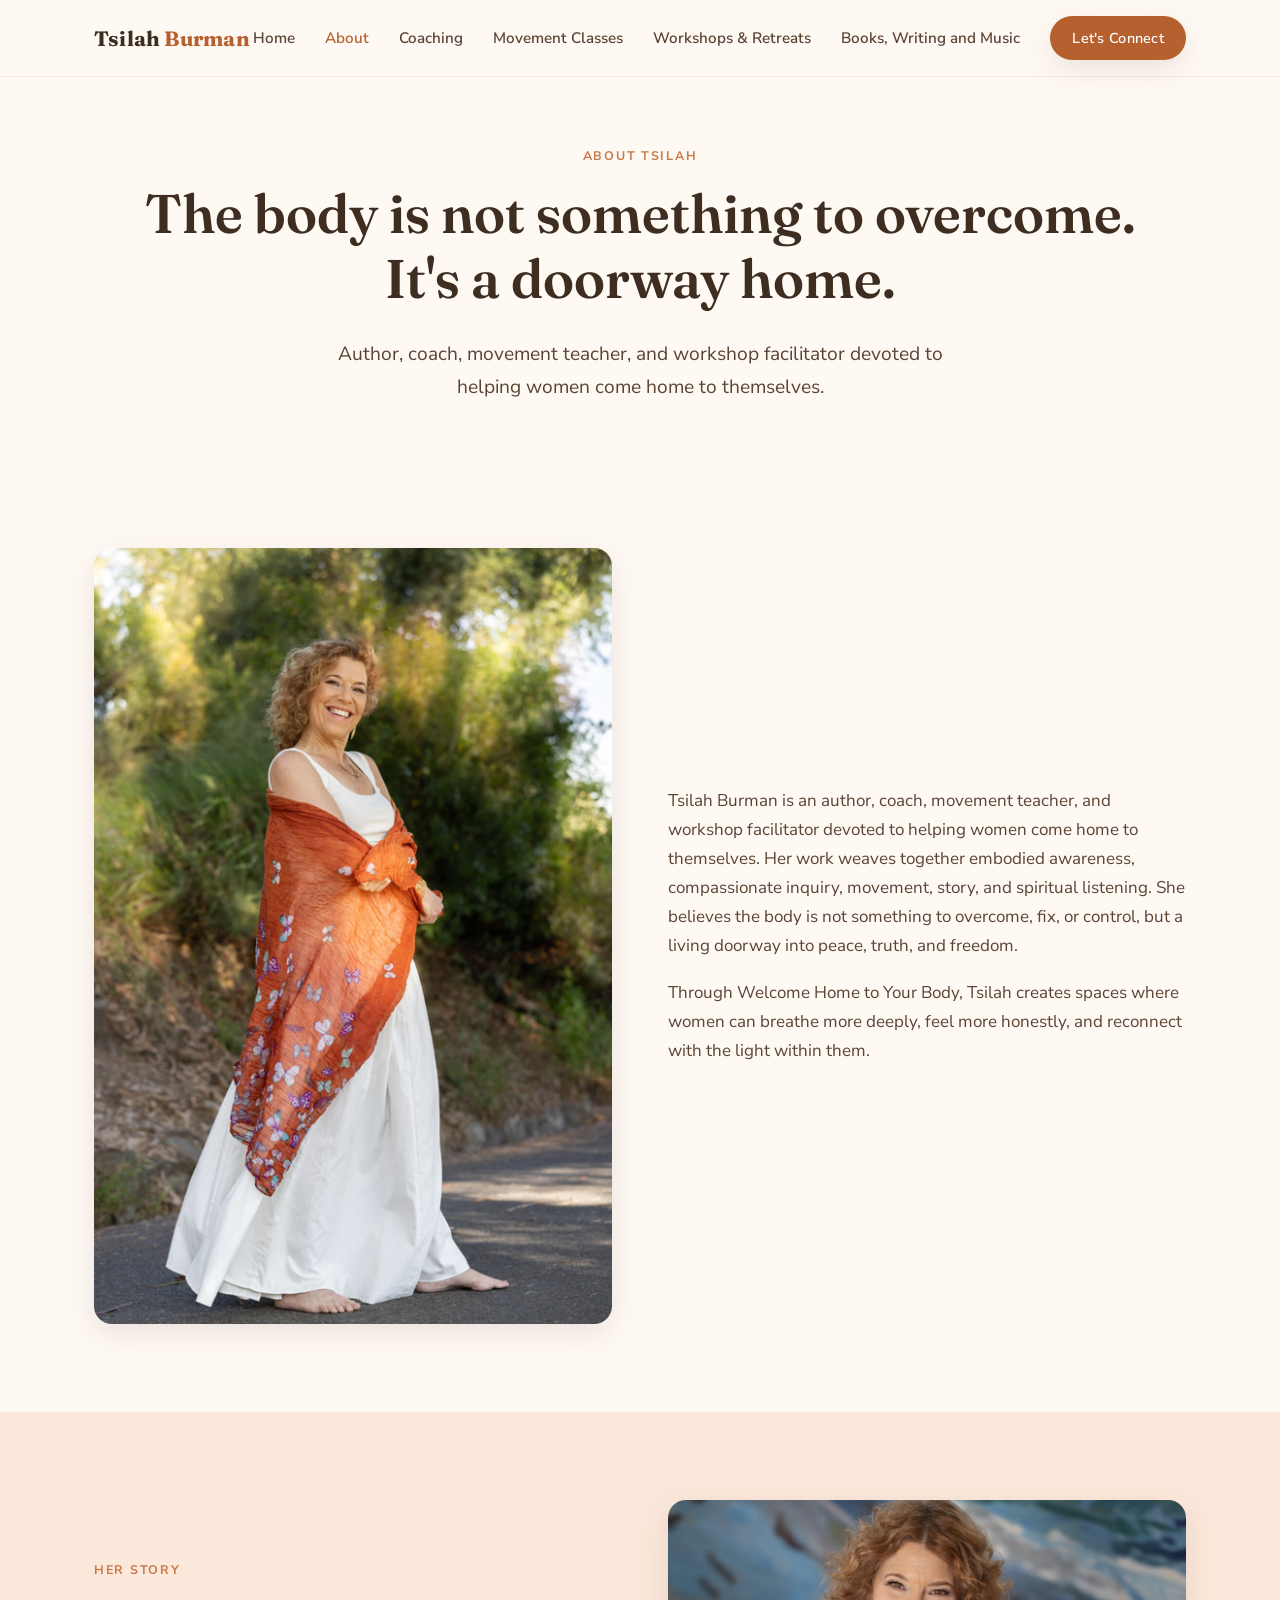
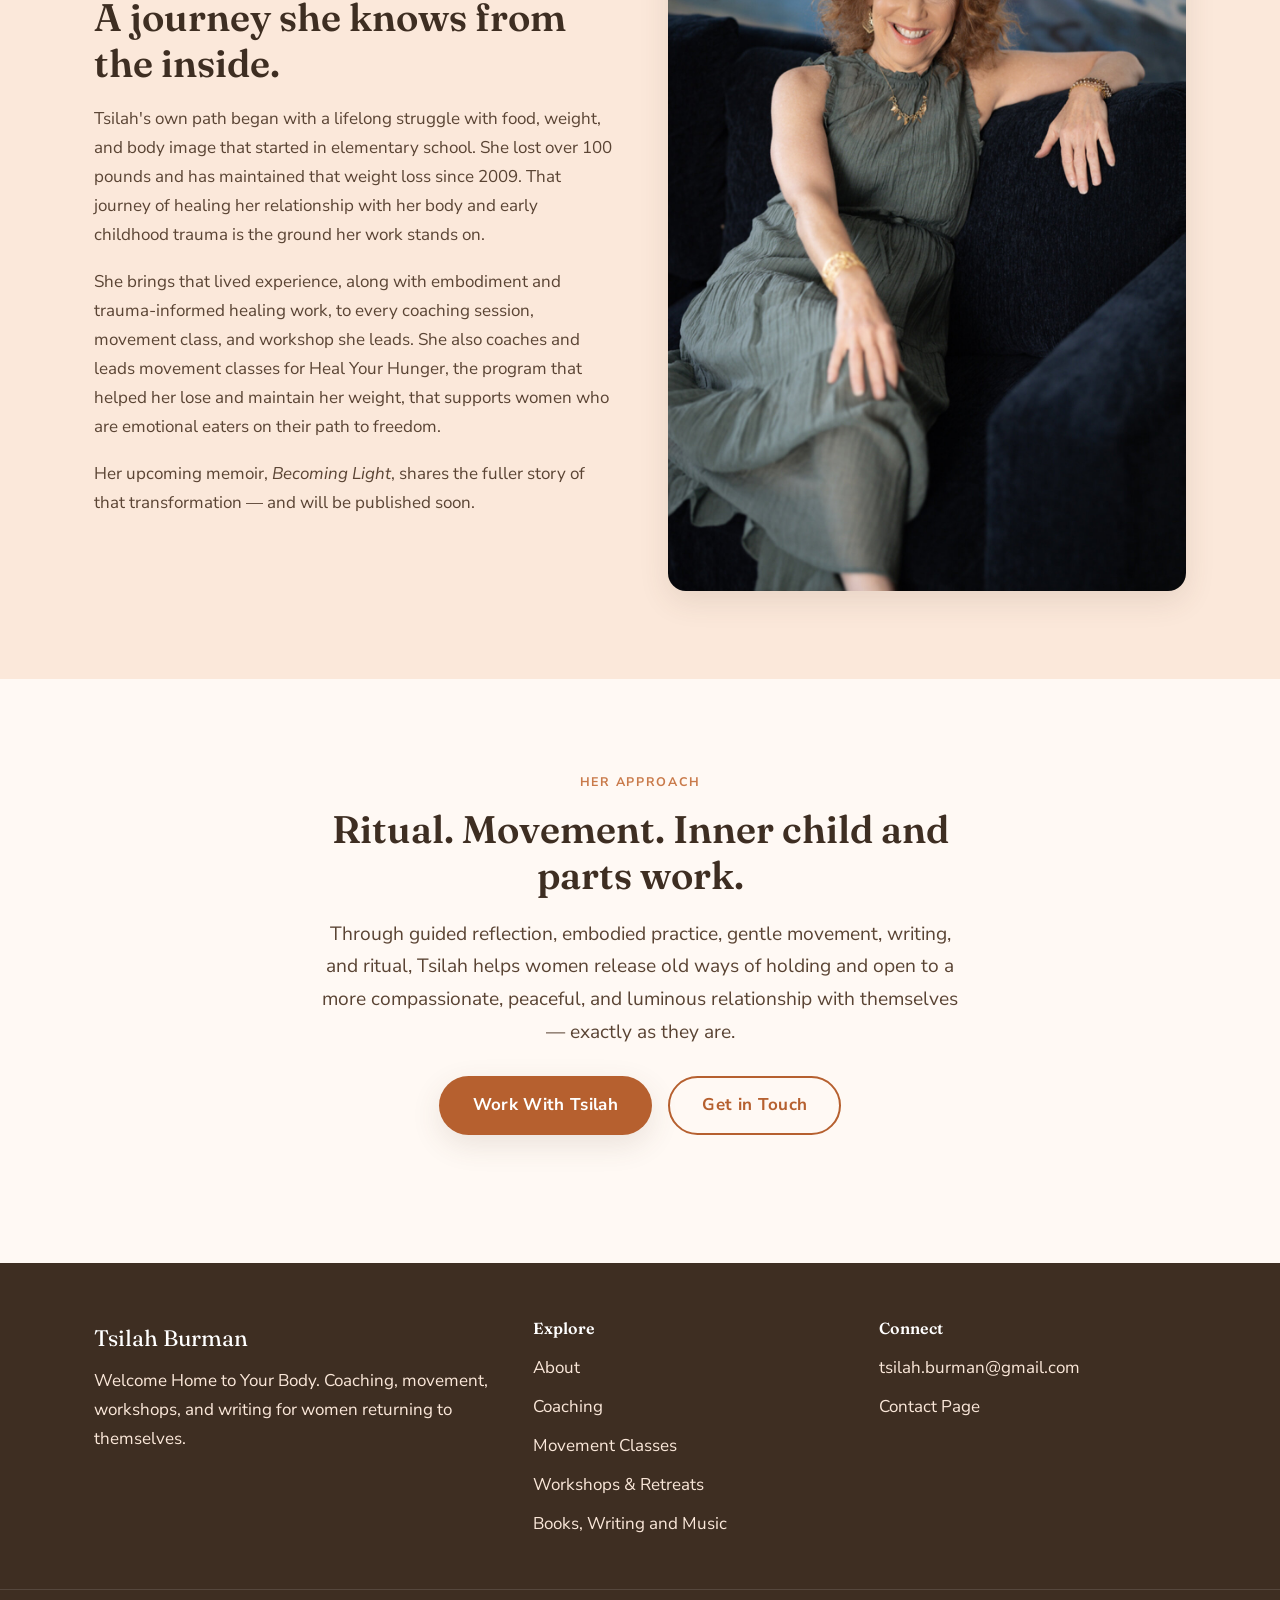
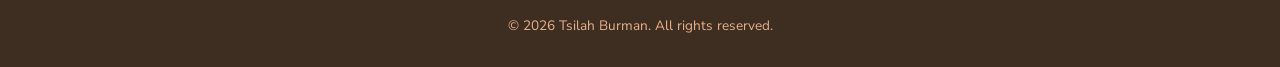
==== about.html @ 359145bc "first commit" ====
<!DOCTYPE html>
<html lang="en">
<head>
<meta charset="UTF-8">
<meta name="viewport" content="width=device-width, initial-scale=1.0">
<title>About Tsilah Burman | Welcome Home to Your Body</title>
<meta name="description" content="Meet Tsilah Burman — author, coach, movement teacher, and workshop facilitator devoted to helping women come home to themselves.">
<link rel="preconnect" href="https://fonts.googleapis.com">
<link href="https://fonts.googleapis.com/css2?family=Fraunces:ital,wght@0,500;0,600;0,700;1,500&family=Nunito+Sans:wght@400;600;700;800&display=swap" rel="stylesheet">
<link rel="stylesheet" href="assets/css/styles.css">
</head>
<body>

<header class="site-header">
  <div class="nav-wrap">
    <a class="brand" href="index.html">Tsilah <span>Burman</span></a>
    <button class="nav-toggle" aria-label="Toggle menu">☰</button>
    <ul class="nav-links">
      <li><a href="index.html">Home</a></li>
      <li><a href="about.html" class="active">About</a></li>
      <li><a href="coaching.html">Coaching</a></li>
      <li><a href="movement-classes.html">Movement Classes</a></li>
      <li><a href="workshops-retreats.html">Workshops &amp; Retreats</a></li>
      <li><a href="books-writing.html">Books, Writing and Music</a></li>
      <li><a href="contact.html" class="btn">Let's Connect</a></li>
    </ul>
  </div>
</header>

<section class="page-hero">
  <div class="container">
    <span class="eyebrow">About Tsilah</span>
    <h1>The body is not something to overcome.<br>It's a doorway home.</h1>
    <p class="lede">Author, coach, movement teacher, and workshop facilitator devoted to helping women come home to themselves.</p>
  </div>
</section>

<section class="section">
  <div class="container split">
    <div class="split-img">
      <img src="assets/images/movement.jpg" alt="Tsilah Burman moving freely outdoors with a flowing orange scarf">
    </div>
    <div>
      <p>Tsilah Burman is an author, coach, movement teacher, and workshop facilitator devoted to helping women come home to themselves. Her work weaves together embodied awareness, compassionate inquiry, movement, story, and spiritual listening. She believes the body is not something to overcome, fix, or control, but a living doorway into peace, truth, and freedom.</p>
      <p>Through Welcome Home to Your Body, Tsilah creates spaces where women can breathe more deeply, feel more honestly, and reconnect with the light within them.</p>
    </div>
  </div>
</section>

<section class="section section--peach">
  <div class="container split reverse">
    <div class="split-img">
      <img src="assets/images/about-3.jpg" alt="Tsilah Burman seated, smiling warmly">
    </div>
    <div>
      <span class="eyebrow">Her Story</span>
      <h2>A journey she knows from the inside.</h2>
      <p>Tsilah's own path began with a lifelong struggle with food, weight, and body image that started in elementary school. She lost over 100 pounds and has maintained that weight loss since 2009. That journey of healing her relationship with her body and early childhood trauma is the ground her work stands on.</p>
      <p>She brings that lived experience, along with embodiment and trauma-informed healing work, to every coaching session, movement class, and workshop she leads. She also coaches and leads movement classes for Heal Your Hunger, the program that helped her lose and maintain her weight, that supports women who are emotional eaters on their path to freedom.</p>
      <p>Her upcoming memoir, <em>Becoming Light</em>, shares the fuller story of that transformation — and will be published soon.</p>
    </div>
  </div>
</section>

<section class="section">
  <div class="container" style="text-align:center; max-width:760px;">
    <span class="eyebrow">Her Approach</span>
    <h2>Ritual. Movement. Inner child and parts work.</h2>
    <p class="lede" style="margin:0 auto;">Through guided reflection, embodied practice, gentle movement, writing, and ritual, Tsilah helps women release old ways of holding and open to a more compassionate, peaceful, and luminous relationship with themselves — exactly as they are.</p>
    <div class="btn-row" style="justify-content:center;">
      <a href="coaching.html" class="btn">Work With Tsilah</a>
      <a href="contact.html" class="btn btn--ghost">Get in Touch</a>
    </div>
  </div>
</section>

<footer class="site-footer">
  <div class="container footer-grid">
    <div>
      <div class="footer-brand">Tsilah Burman</div>
      <p>Welcome Home to Your Body. Coaching, movement, workshops, and writing for women returning to themselves.</p>
    </div>
    <div>
      <h4>Explore</h4>
      <ul class="footer-links">
        <li><a href="about.html">About</a></li>
        <li><a href="coaching.html">Coaching</a></li>
        <li><a href="movement-classes.html">Movement Classes</a></li>
        <li><a href="workshops-retreats.html">Workshops &amp; Retreats</a></li>
        <li><a href="books-writing.html">Books, Writing and Music</a></li>
      </ul>
    </div>
    <div>
      <h4>Connect</h4>
      <ul class="footer-links">
        <li><a href="mailto:tsilah.burman@gmail.com">tsilah.burman@gmail.com</a></li>
        <li><a href="contact.html">Contact Page</a></li>
      </ul>
    </div>
  </div>
  <div class="footer-bottom">&copy; 2026 Tsilah Burman. All rights reserved.</div>
</footer>

<script src="assets/js/main.js"></script>
</body>
</html>
---- assets/css/styles.css ----
/* ============================
   Welcome Home to Your Body
   Tsilah Burman — Site Styles
   ============================ */

:root {
  --cream: #FFF9F4;
  --peach-light: #FBE8DA;
  --peach: #EAB08A;
  --peach-mid: #E29A6B;
  --peach-deep: #C97A4A;
  --terracotta: #B6602F;
  --brown-text: #5A4434;
  --brown-deep: #3E2E22;
  --white: #FFFFFF;
  --shadow: 0 10px 30px rgba(90, 68, 52, 0.12);
  --radius: 18px;
  --serif: "Fraunces", Georgia, "Times New Roman", serif;
  --sans: "Nunito Sans", "Segoe UI", Helvetica, Arial, sans-serif;
}

* { box-sizing: border-box; }

html { scroll-behavior: smooth; }

body {
  margin: 0;
  font-family: var(--sans);
  color: var(--brown-text);
  background: var(--cream);
  line-height: 1.7;
  font-size: 17px;
}

img { max-width: 100%; display: block; border-radius: var(--radius); }

a { color: var(--terracotta); text-decoration: none; }
a:hover { color: var(--peach-deep); }

h1, h2, h3, h4 {
  font-family: var(--serif);
  color: var(--brown-deep);
  line-height: 1.2;
  margin: 0 0 0.5em;
  font-weight: 600;
}

h1 { font-size: clamp(2.2rem, 5vw, 3.4rem); }
h2 { font-size: clamp(1.7rem, 3.5vw, 2.4rem); }
h3 { font-size: 1.35rem; }

p { margin: 0 0 1.1em; }

.container {
  max-width: 1140px;
  margin: 0 auto;
  padding: 0 24px;
}

.section {
  padding: 88px 0;
}

.section--tight { padding: 56px 0; }

.section--peach {
  background: var(--peach-light);
}

.eyebrow {
  font-family: var(--sans);
  text-transform: uppercase;
  letter-spacing: 0.14em;
  font-size: 0.78rem;
  font-weight: 700;
  color: var(--peach-deep);
  margin-bottom: 14px;
  display: inline-block;
}

.lede {
  font-size: 1.2rem;
  color: var(--brown-text);
  max-width: 640px;
}

.btn {
  display: inline-block;
  font-family: var(--sans);
  font-weight: 700;
  letter-spacing: 0.02em;
  padding: 15px 34px;
  border-radius: 999px;
  background: var(--terracotta);
  color: var(--white) !important;
  transition: transform 0.18s ease, box-shadow 0.18s ease, background 0.18s ease;
  box-shadow: var(--shadow);
}

.btn:hover {
  background: var(--peach-deep);
  transform: translateY(-2px);
}

.btn--ghost {
  background: transparent;
  border: 2px solid var(--terracotta);
  color: var(--terracotta) !important;
  box-shadow: none;
  padding: 13px 32px;
}

.btn--ghost:hover {
  background: var(--terracotta);
  color: var(--white) !important;
}

.btn-row { display: flex; gap: 16px; flex-wrap: wrap; margin-top: 28px; }

/* ---------- Header / Nav ---------- */

.site-header {
  position: sticky;
  top: 0;
  z-index: 50;
  background: rgba(255, 249, 244, 0.92);
  backdrop-filter: blur(8px);
  border-bottom: 1px solid var(--peach-light);
}

.nav-wrap {
  max-width: 1140px;
  margin: 0 auto;
  padding: 16px 24px;
  display: flex;
  align-items: center;
  justify-content: space-between;
}

.brand {
  font-family: var(--serif);
  font-size: 1.3rem;
  font-weight: 700;
  color: var(--brown-deep) !important;
  letter-spacing: 0.01em;
}

.brand span { color: var(--terracotta); }

.nav-links {
  display: flex;
  gap: 30px;
  list-style: none;
  margin: 0;
  padding: 0;
  align-items: center;
}

.nav-links a {
  color: var(--brown-text);
  font-weight: 600;
  font-size: 0.95rem;
}

.nav-links a.active,
.nav-links a:hover {
  color: var(--terracotta);
}

.nav-links .btn {
  padding: 10px 22px;
  font-size: 0.9rem;
}

.nav-toggle {
  display: none;
  background: none;
  border: none;
  font-size: 1.6rem;
  color: var(--brown-deep);
  cursor: pointer;
}

@media (max-width: 880px) {
  .nav-toggle { display: block; }
  .nav-links {
    position: absolute;
    top: 100%;
    left: 0;
    right: 0;
    background: var(--cream);
    flex-direction: column;
    align-items: flex-start;
    gap: 18px;
    padding: 24px;
    border-bottom: 1px solid var(--peach-light);
    display: none;
  }
  .nav-links.open { display: flex; }
}

/* ---------- Hero ---------- */

.hero {
  padding: 64px 0 90px;
  overflow: hidden;
}

.hero-grid {
  display: grid;
  grid-template-columns: 1.1fr 0.9fr;
  gap: 56px;
  align-items: center;
}

.hero-art {
  border-radius: 28px;
  overflow: hidden;
  box-shadow: var(--shadow);
}

.hero-art img { border-radius: 28px; }

@media (max-width: 880px) {
  .hero-grid { grid-template-columns: 1fr; }
  .hero-art { order: -1; }
}

/* ---------- Page hero (sub pages) ---------- */

.page-hero {
  padding: 64px 0 56px;
  text-align: center;
}

.page-hero .lede { margin: 0 auto; }

/* ---------- Cards / Grid ---------- */

.grid-3 {
  display: grid;
  grid-template-columns: repeat(3, 1fr);
  gap: 28px;
  margin-top: 40px;
}

@media (max-width: 880px) {
  .grid-3 { grid-template-columns: 1fr; }
}

.card {
  background: var(--white);
  border-radius: var(--radius);
  padding: 32px 28px;
  box-shadow: var(--shadow);
}

.card h3 { margin-bottom: 10px; }

.card a.card-link {
  font-weight: 700;
  font-size: 0.92rem;
  display: inline-block;
  margin-top: 12px;
}

/* ---------- Two column layout ---------- */

.split {
  display: grid;
  grid-template-columns: 1fr 1fr;
  gap: 56px;
  align-items: center;
}

.split.reverse .split-img { order: 2; }

@media (max-width: 880px) {
  .split { grid-template-columns: 1fr; }
  .split.reverse .split-img { order: -1; }
}

.split-img img { box-shadow: var(--shadow); }

/* ---------- Lists with checkmarks ---------- */

ul.soft-list {
  list-style: none;
  padding: 0;
  margin: 24px 0;
}

ul.soft-list li {
  position: relative;
  padding-left: 32px;
  margin-bottom: 14px;
  color: var(--brown-text);
}

ul.soft-list li::before {
  content: "✦";
  position: absolute;
  left: 0;
  top: 0;
  color: var(--peach-deep);
}

/* ---------- Testimonials ---------- */

.testimonial {
  background: var(--white);
  border-radius: var(--radius);
  padding: 32px;
  box-shadow: var(--shadow);
  font-style: italic;
  color: var(--brown-text);
  position: relative;
}

.testimonial cite {
  display: block;
  margin-top: 16px;
  font-style: normal;
  font-weight: 700;
  color: var(--peach-deep);
  font-size: 0.9rem;
}

.testimonial-grid {
  display: grid;
  grid-template-columns: 1fr 1fr;
  gap: 28px;
  margin-top: 40px;
}

@media (max-width: 880px) {
  .testimonial-grid { grid-template-columns: 1fr; }
}

/* ---------- CTA band ---------- */

.cta-band {
  background: linear-gradient(135deg, var(--peach-mid), var(--terracotta));
  color: var(--white);
  border-radius: 28px;
  padding: 56px;
  text-align: center;
}

.cta-band h2, .cta-band p { color: var(--white); }
.cta-band .btn { background: var(--white); color: var(--terracotta) !important; }
.cta-band .btn:hover { background: var(--brown-deep); color: var(--white) !important; }

/* ---------- Form ---------- */

form.contact-form {
  display: grid;
  gap: 18px;
  max-width: 560px;
}

form.contact-form label {
  font-weight: 700;
  font-size: 0.9rem;
  color: var(--brown-deep);
  display: block;
  margin-bottom: 6px;
}

form.contact-form input,
form.contact-form select,
form.contact-form textarea {
  width: 100%;
  padding: 13px 16px;
  border-radius: 12px;
  border: 1.5px solid var(--peach);
  background: var(--white);
  font-family: var(--sans);
  font-size: 1rem;
  color: var(--brown-text);
}

form.contact-form input:focus,
form.contact-form select:focus,
form.contact-form textarea:focus {
  outline: none;
  border-color: var(--terracotta);
}

/* ---------- Footer ---------- */

.site-footer {
  background: var(--brown-deep);
  color: var(--peach-light);
  padding: 56px 0 30px;
  margin-top: 40px;
}

.footer-grid {
  display: grid;
  grid-template-columns: 1.3fr 1fr 1fr;
  gap: 40px;
}

@media (max-width: 880px) {
  .footer-grid { grid-template-columns: 1fr; gap: 28px; }
}

.site-footer h4 {
  color: var(--white);
  font-size: 1rem;
  margin-bottom: 16px;
}

.site-footer a { color: var(--peach-light); }
.site-footer a:hover { color: var(--peach); }

.footer-brand {
  font-family: var(--serif);
  font-size: 1.4rem;
  color: var(--white);
  margin-bottom: 10px;
}

.footer-links { list-style: none; padding: 0; margin: 0; }
.footer-links li { margin-bottom: 10px; }

.footer-bottom {
  text-align: center;
  margin-top: 40px;
  padding-top: 24px;
  border-top: 1px solid rgba(255,255,255,0.12);
  font-size: 0.85rem;
  color: var(--peach);
}

/* ---------- Quote / signature line ---------- */

.signature-line {
  text-align: center;
  font-family: var(--serif);
  font-style: italic;
  font-size: 1.25rem;
  color: var(--brown-deep);
  max-width: 680px;
  margin: 0 auto;
}

.divider {
  width: 60px;
  height: 3px;
  background: var(--peach-deep);
  border-radius: 3px;
  margin: 18px auto;
}
.divider--left { margin: 18px 0; }
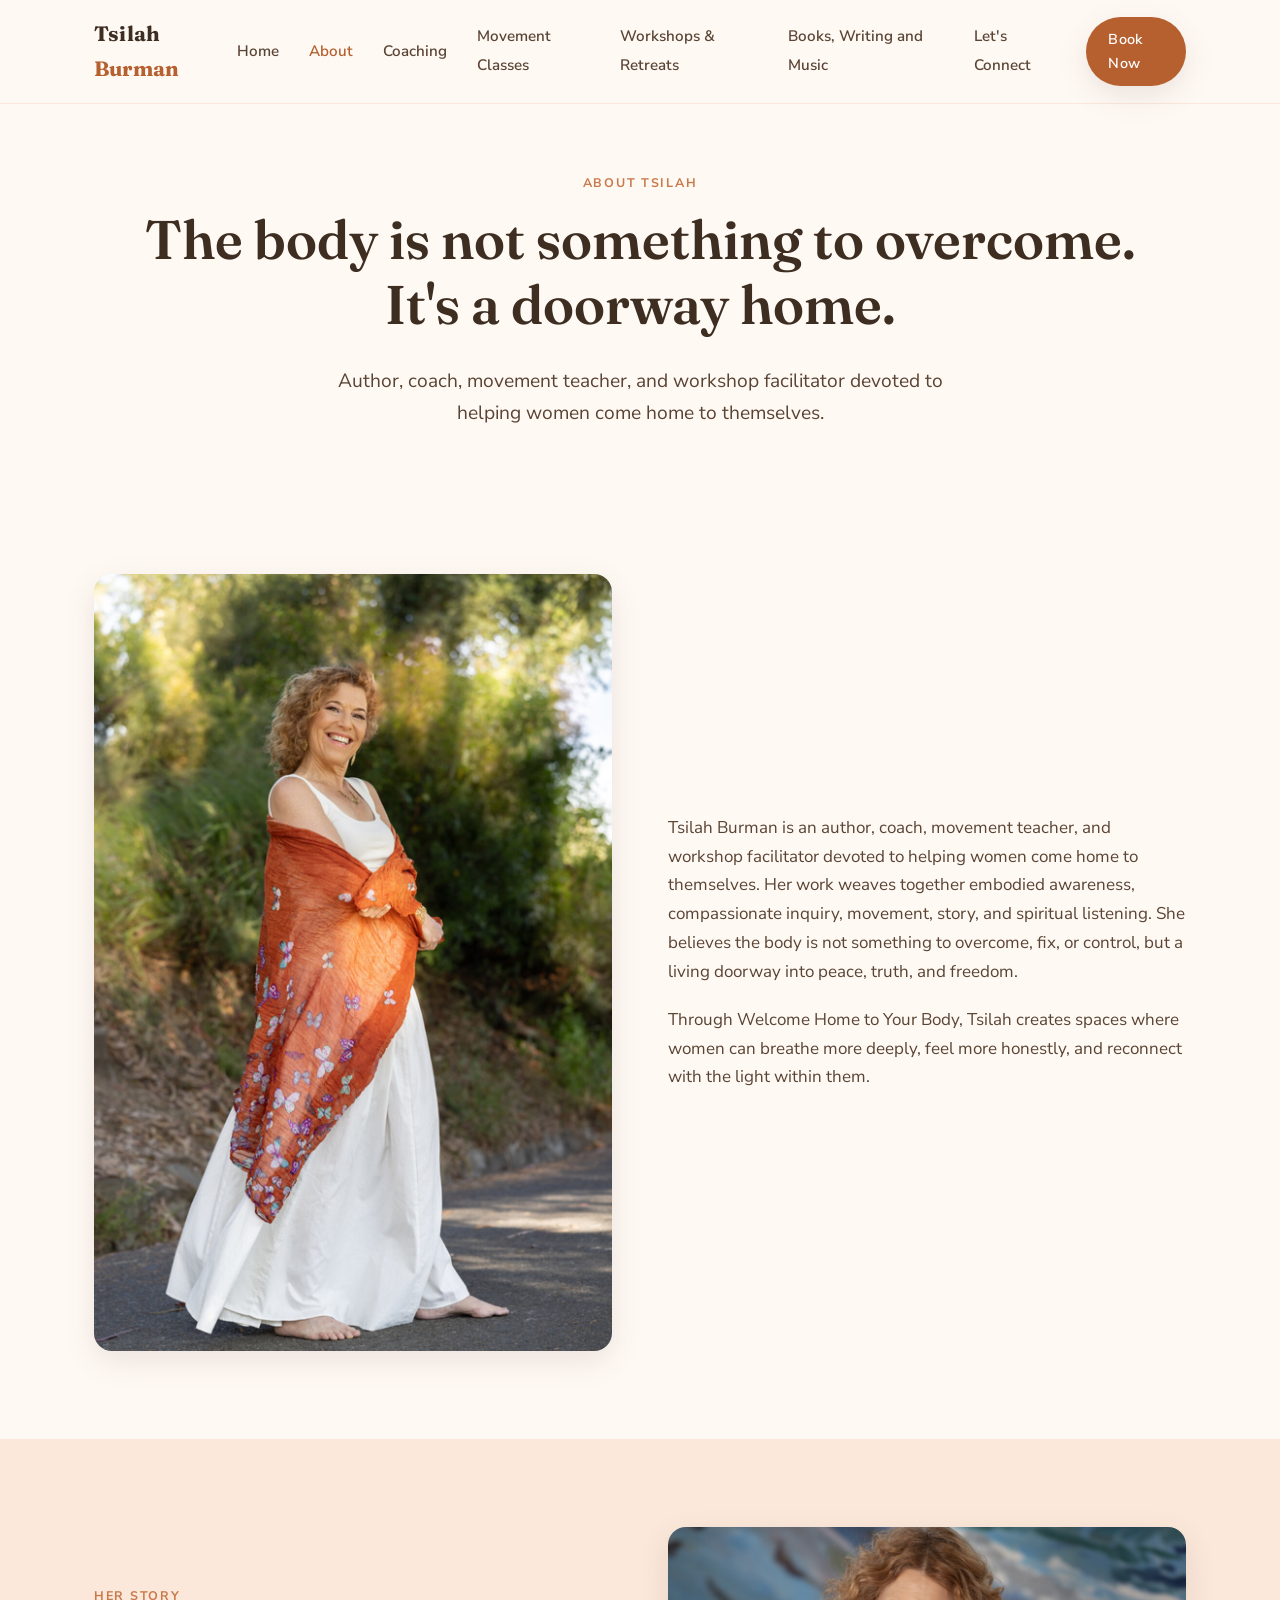
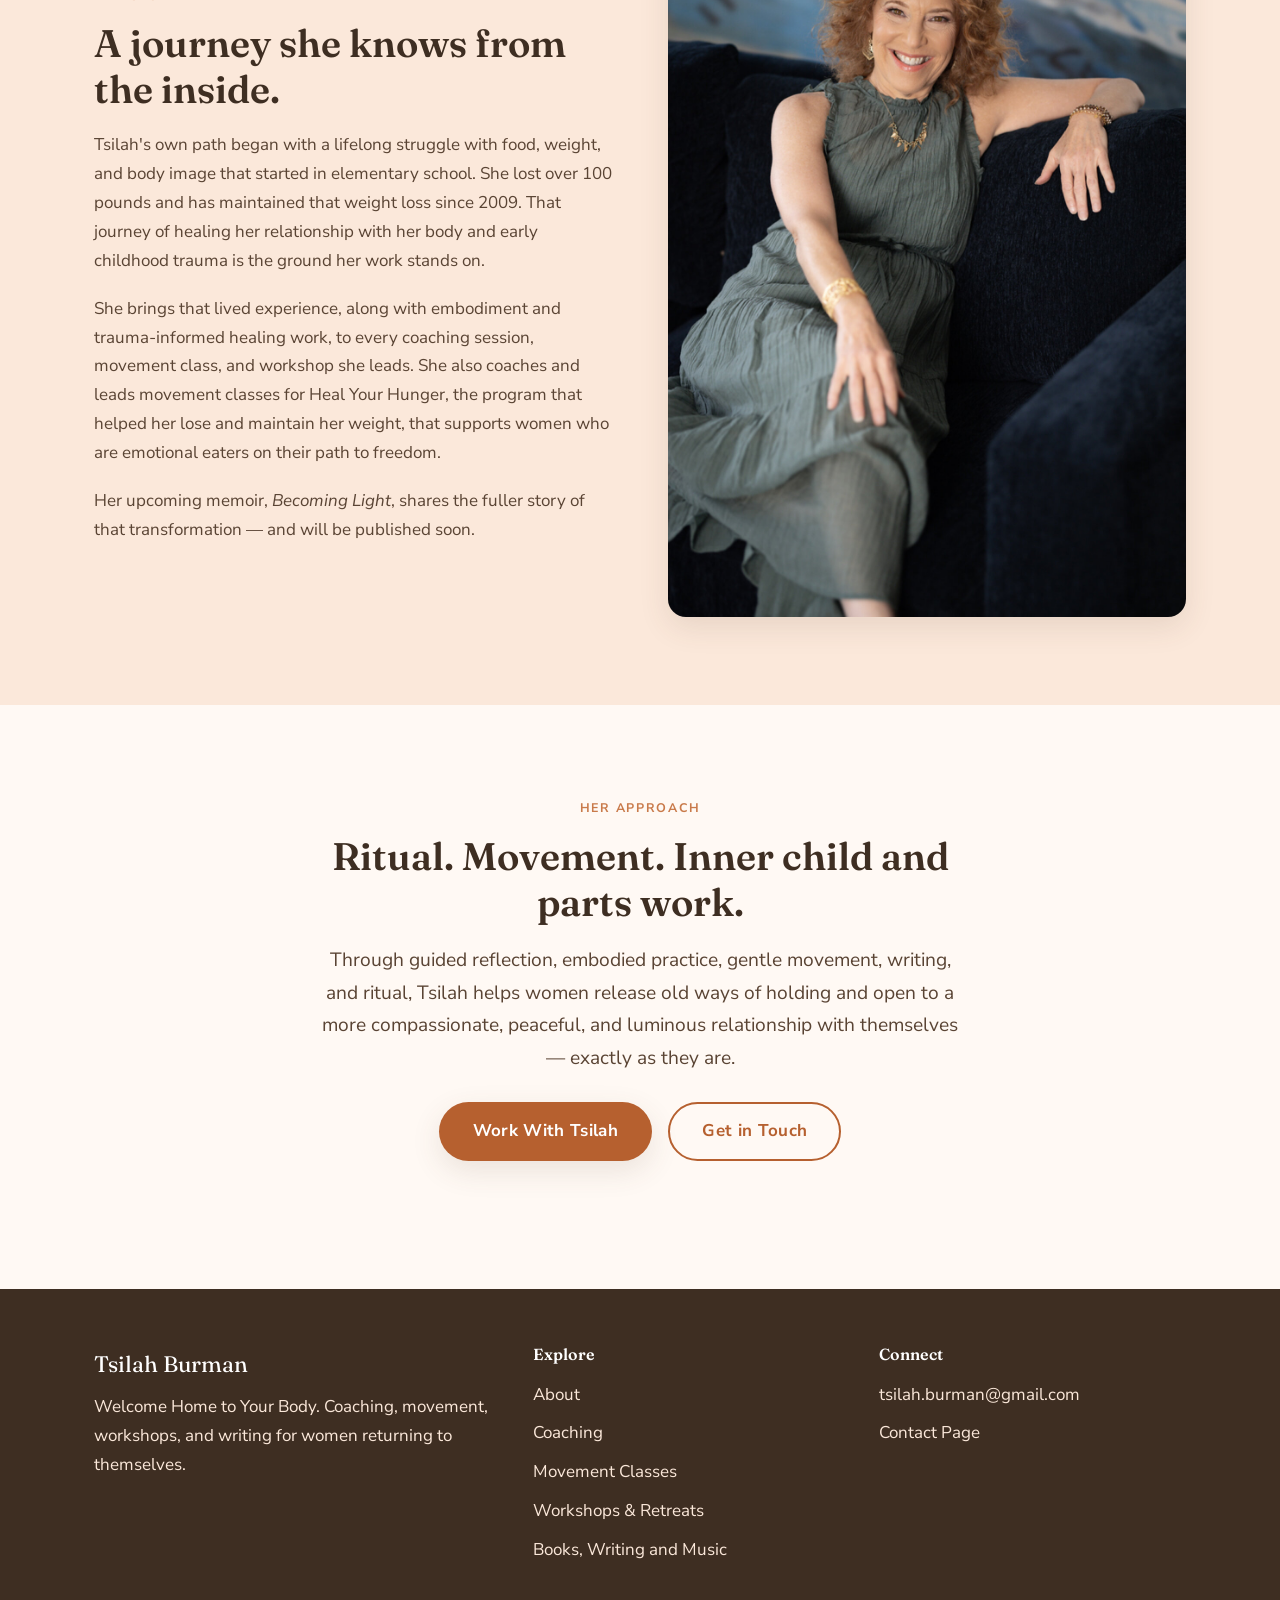
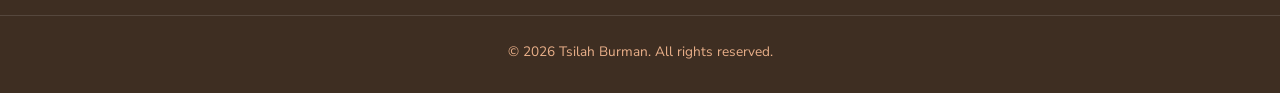
==== commit 8986550f: "Add Book Now page Add Book Now page" ====
--- a/about.html
+++ b/about.html
@@ -22,7 +22,8 @@
       <li><a href="movement-classes.html">Movement Classes</a></li>
       <li><a href="workshops-retreats.html">Workshops &amp; Retreats</a></li>
       <li><a href="books-writing.html">Books, Writing and Music</a></li>
-      <li><a href="contact.html" class="btn">Let's Connect</a></li>
+      <li><a href="contact.html">Let's Connect</a></li>
+      <li><a href="book.html" class="btn">Book Now</a></li>
     </ul>
   </div>
 </header>
@@ -102,5 +103,8 @@
 </footer>
 
 <script src="assets/js/main.js"></script>
+<!-- Start of HubSpot Embed Code -->
+<script type="text/javascript" id="hs-script-loader" async defer src="//js-na2.hs-scripts.com/246640517.js"></script>
+<!-- End of HubSpot Embed Code -->
 </body>
 </html>
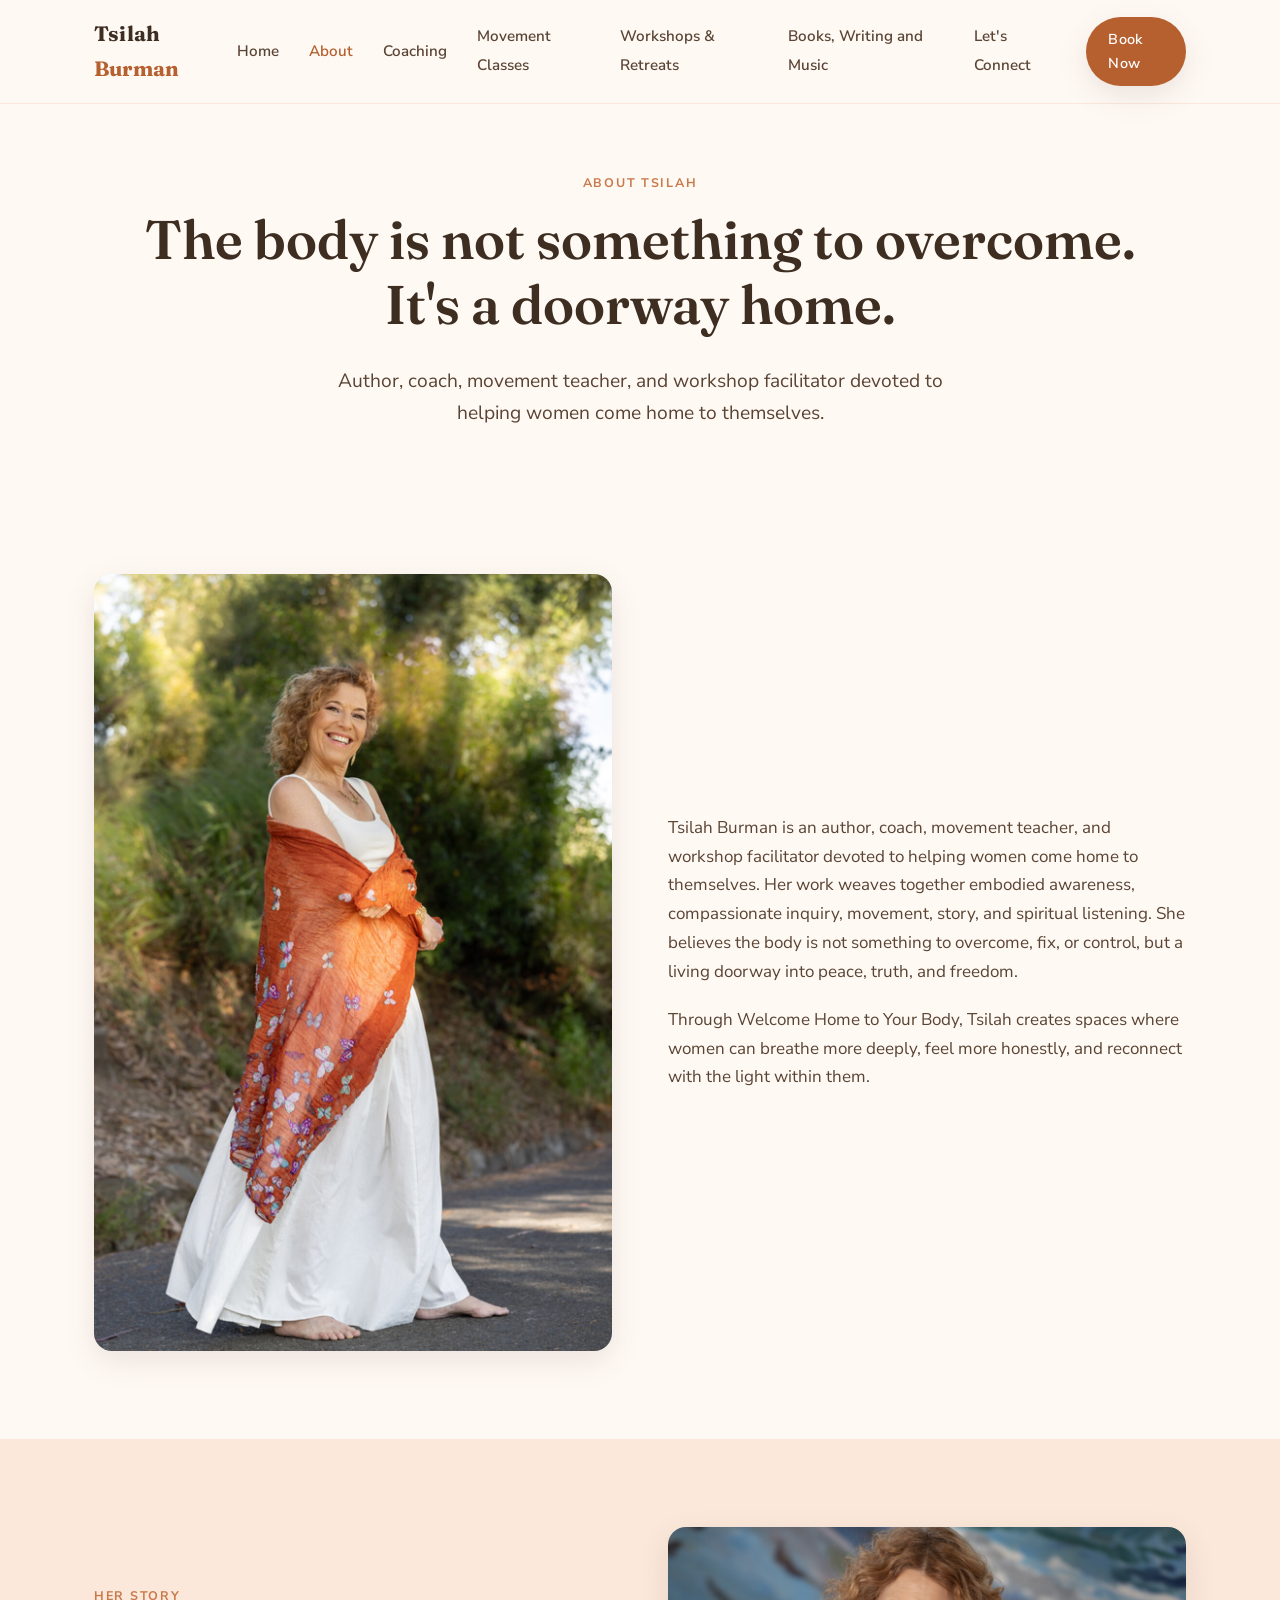
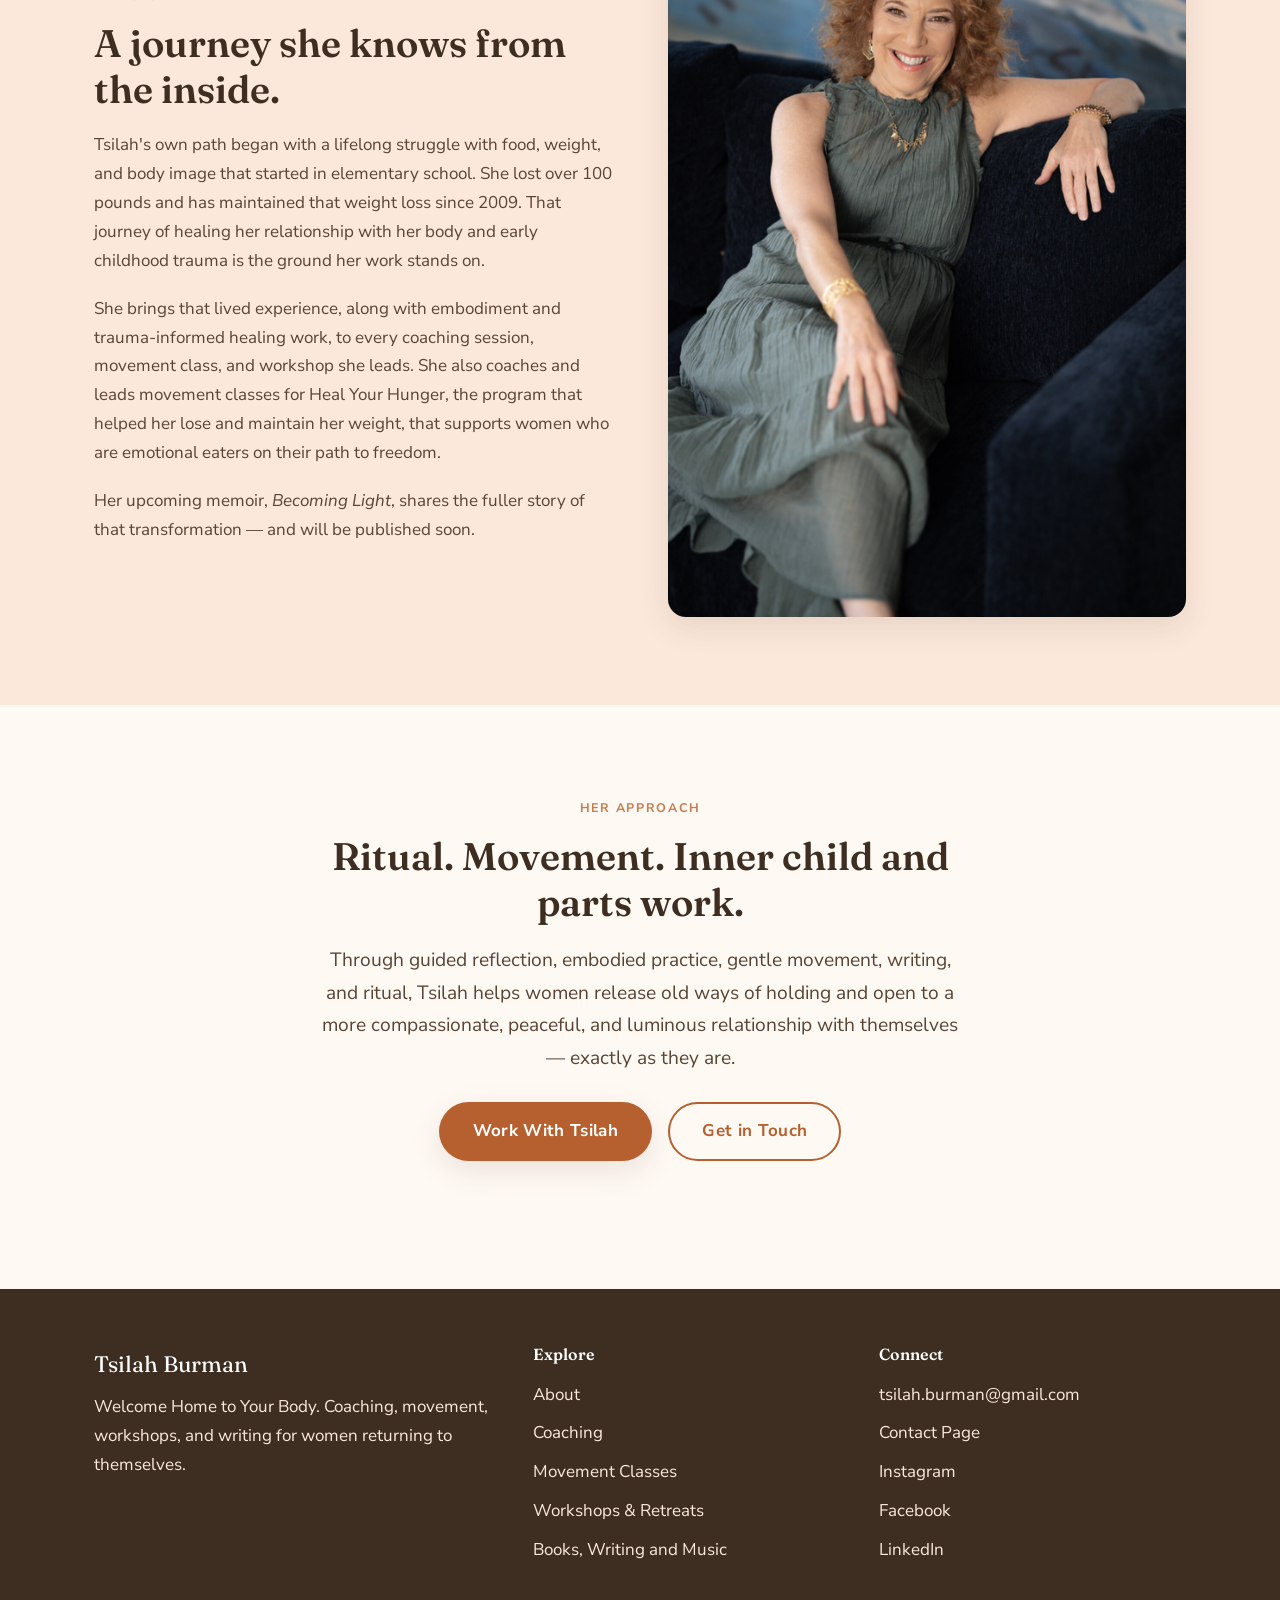
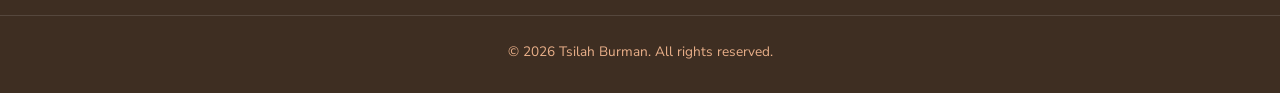
==== commit 50719045: "Social Media added Social media added" ====
--- a/about.html
+++ b/about.html
@@ -8,6 +8,14 @@
 <link rel="preconnect" href="https://fonts.googleapis.com">
 <link href="https://fonts.googleapis.com/css2?family=Fraunces:ital,wght@0,500;0,600;0,700;1,500&family=Nunito+Sans:wght@400;600;700;800&display=swap" rel="stylesheet">
 <link rel="stylesheet" href="assets/css/styles.css">
+<!-- Google tag (gtag.js) -->
+<script async src="https://www.googletagmanager.com/gtag/js?id=G-9420TD0KE1"></script>
+<script>
+  window.dataLayer = window.dataLayer || [];
+  function gtag(){dataLayer.push(arguments);}
+  gtag('js', new Date());
+  gtag('config', 'G-9420TD0KE1');
+</script>
 </head>
 <body>
 
@@ -96,6 +104,9 @@
       <ul class="footer-links">
         <li><a href="mailto:tsilah.burman@gmail.com">tsilah.burman@gmail.com</a></li>
         <li><a href="contact.html">Contact Page</a></li>
+        <li><a href="https://www.instagram.com/tsilahb/" target="_blank" rel="noopener">Instagram</a></li>
+        <li><a href="https://www.facebook.com/tsilah.burman" target="_blank" rel="noopener">Facebook</a></li>
+        <li><a href="https://www.linkedin.com/in/tsilah-burman-02950ab/" target="_blank" rel="noopener">LinkedIn</a></li>
       </ul>
     </div>
   </div>
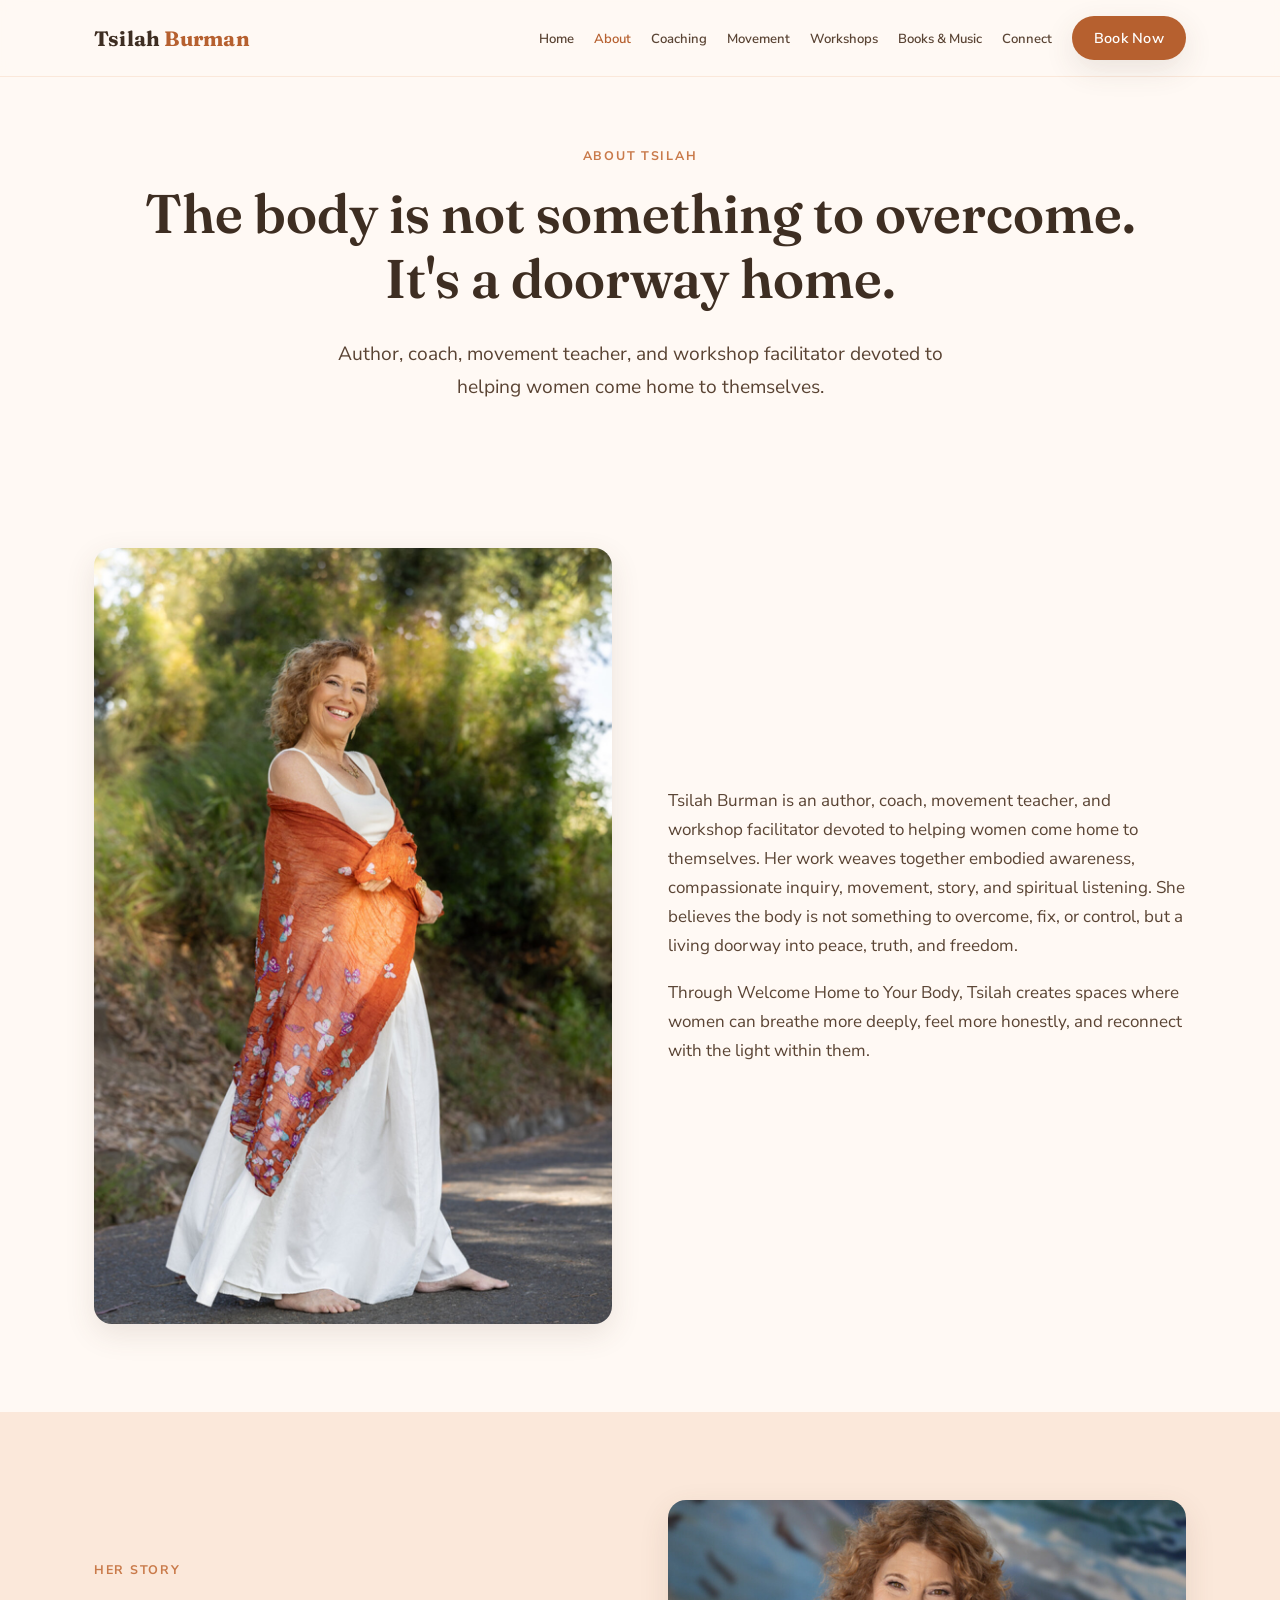
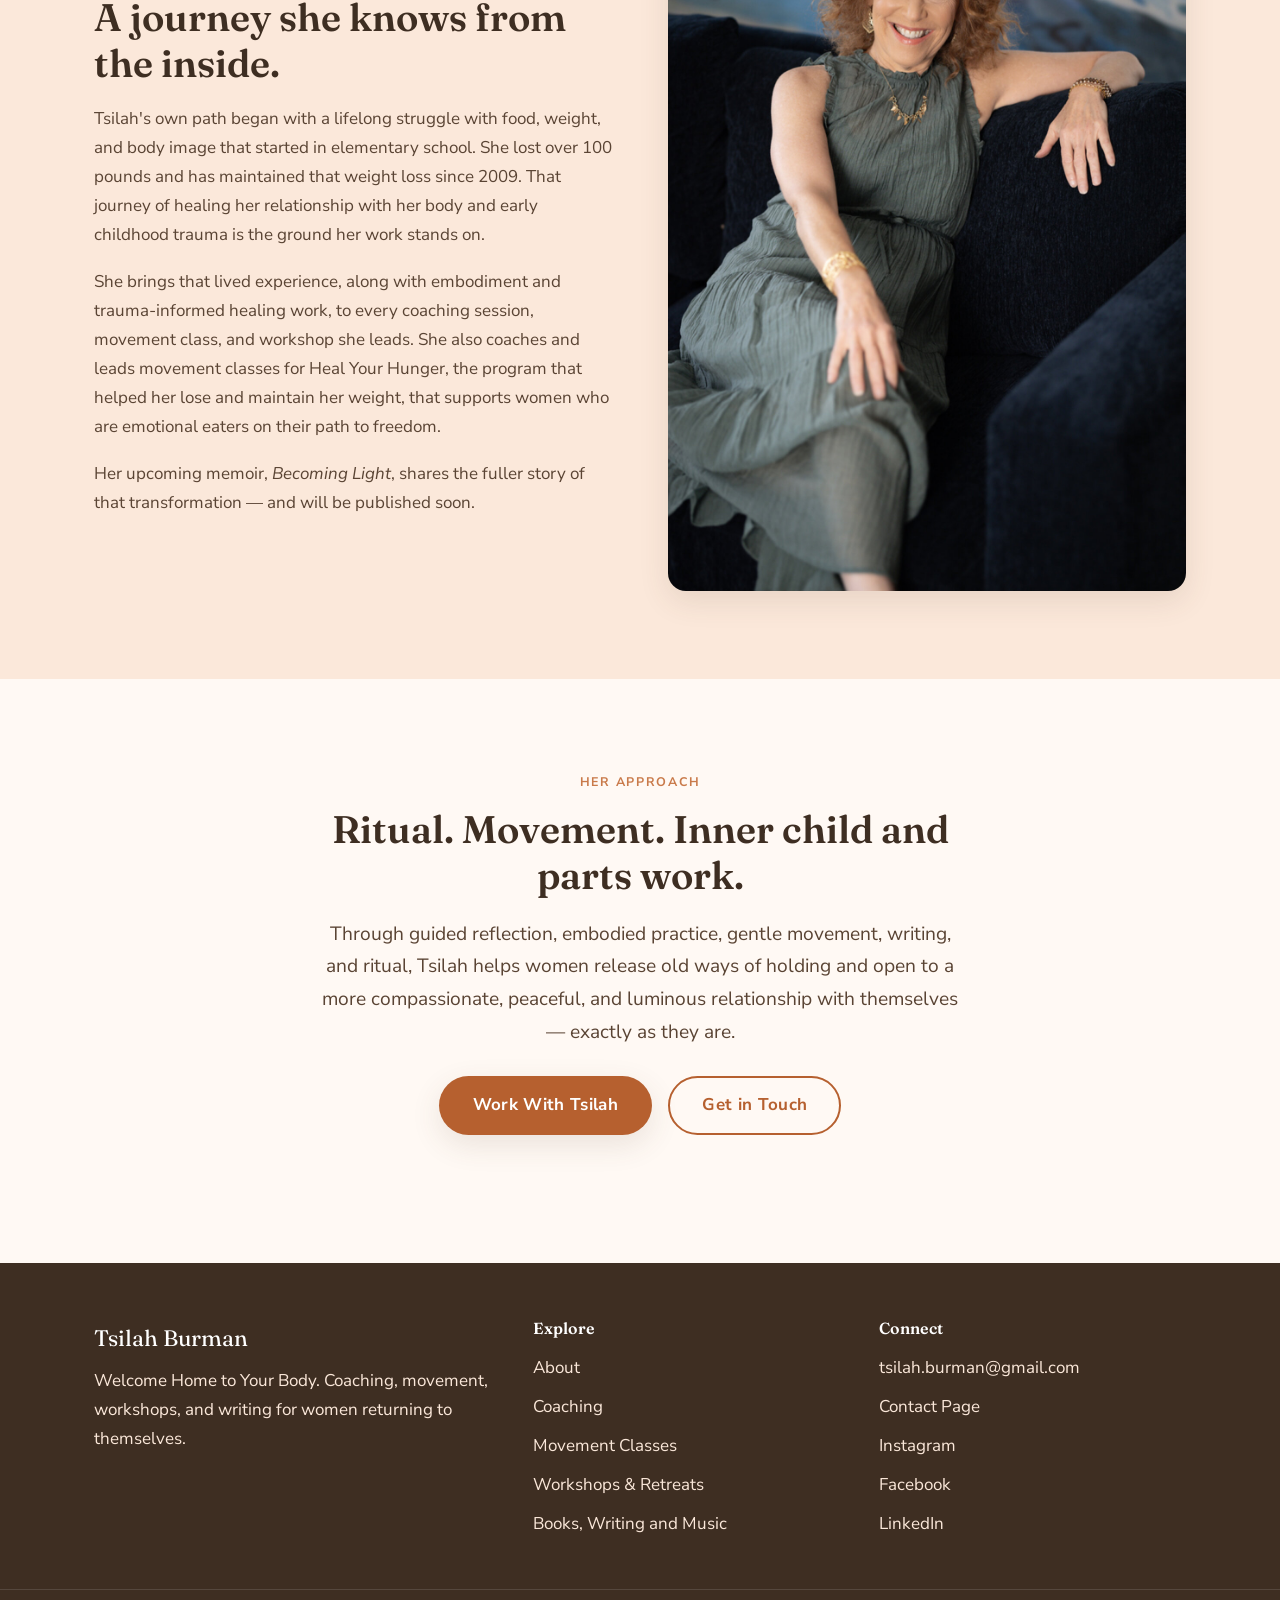
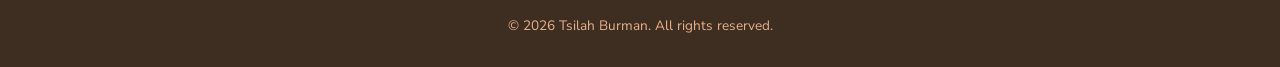
==== commit 98096af0: "Navigation label fix" ====
--- a/about.html
+++ b/about.html
@@ -27,10 +27,10 @@
       <li><a href="index.html">Home</a></li>
       <li><a href="about.html" class="active">About</a></li>
       <li><a href="coaching.html">Coaching</a></li>
-      <li><a href="movement-classes.html">Movement Classes</a></li>
-      <li><a href="workshops-retreats.html">Workshops &amp; Retreats</a></li>
-      <li><a href="books-writing.html">Books, Writing and Music</a></li>
-      <li><a href="contact.html">Let's Connect</a></li>
+      <li><a href="movement-classes.html">Movement</a></li>
+      <li><a href="workshops-retreats.html">Workshops</a></li>
+      <li><a href="books-writing.html">Books &amp; Music</a></li>
+      <li><a href="contact.html">Connect</a></li>
       <li><a href="book.html" class="btn">Book Now</a></li>
     </ul>
   </div>
--- a/assets/css/styles.css
+++ b/assets/css/styles.css
@@ -149,7 +149,7 @@
 
 .nav-links {
   display: flex;
-  gap: 30px;
+  gap: 20px;
   list-style: none;
   margin: 0;
   padding: 0;
@@ -159,7 +159,7 @@
 .nav-links a {
   color: var(--brown-text);
   font-weight: 600;
-  font-size: 0.95rem;
+  font-size: 0.82rem;
 }
 
 .nav-links a.active,
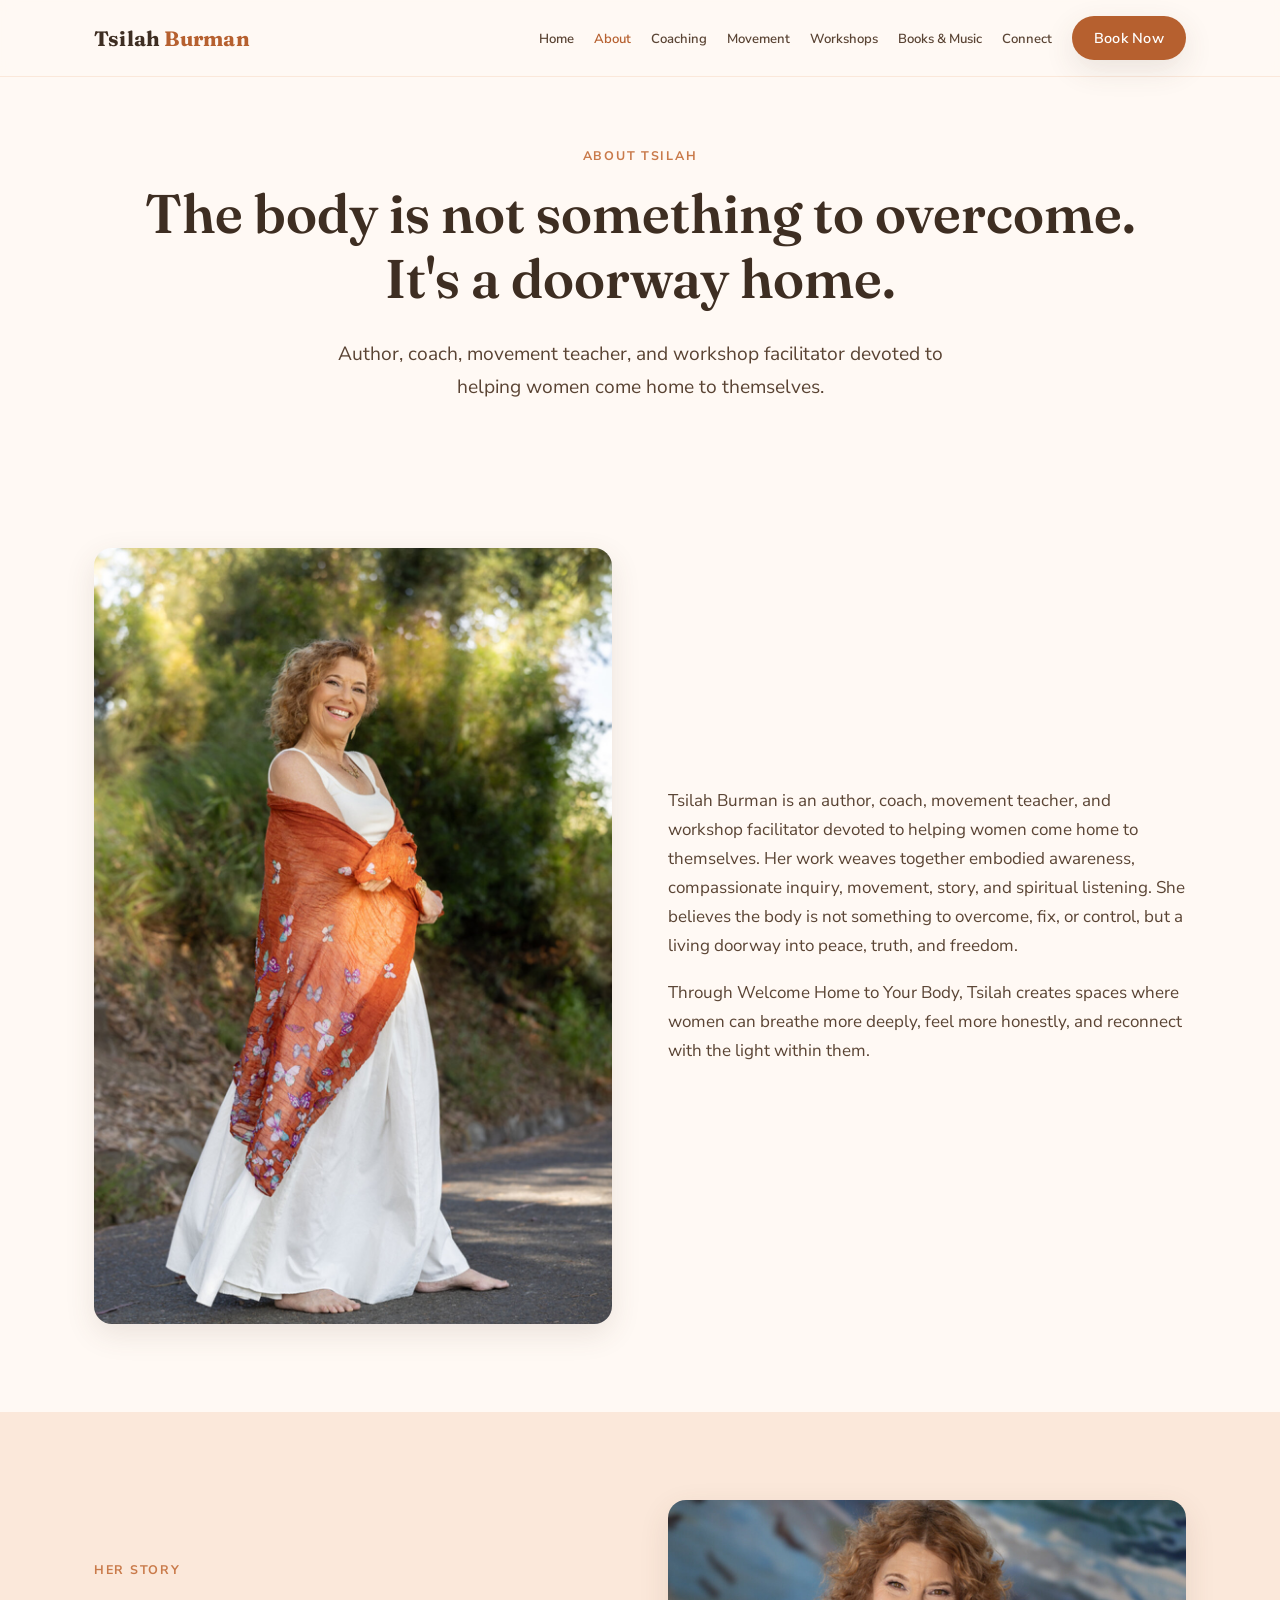
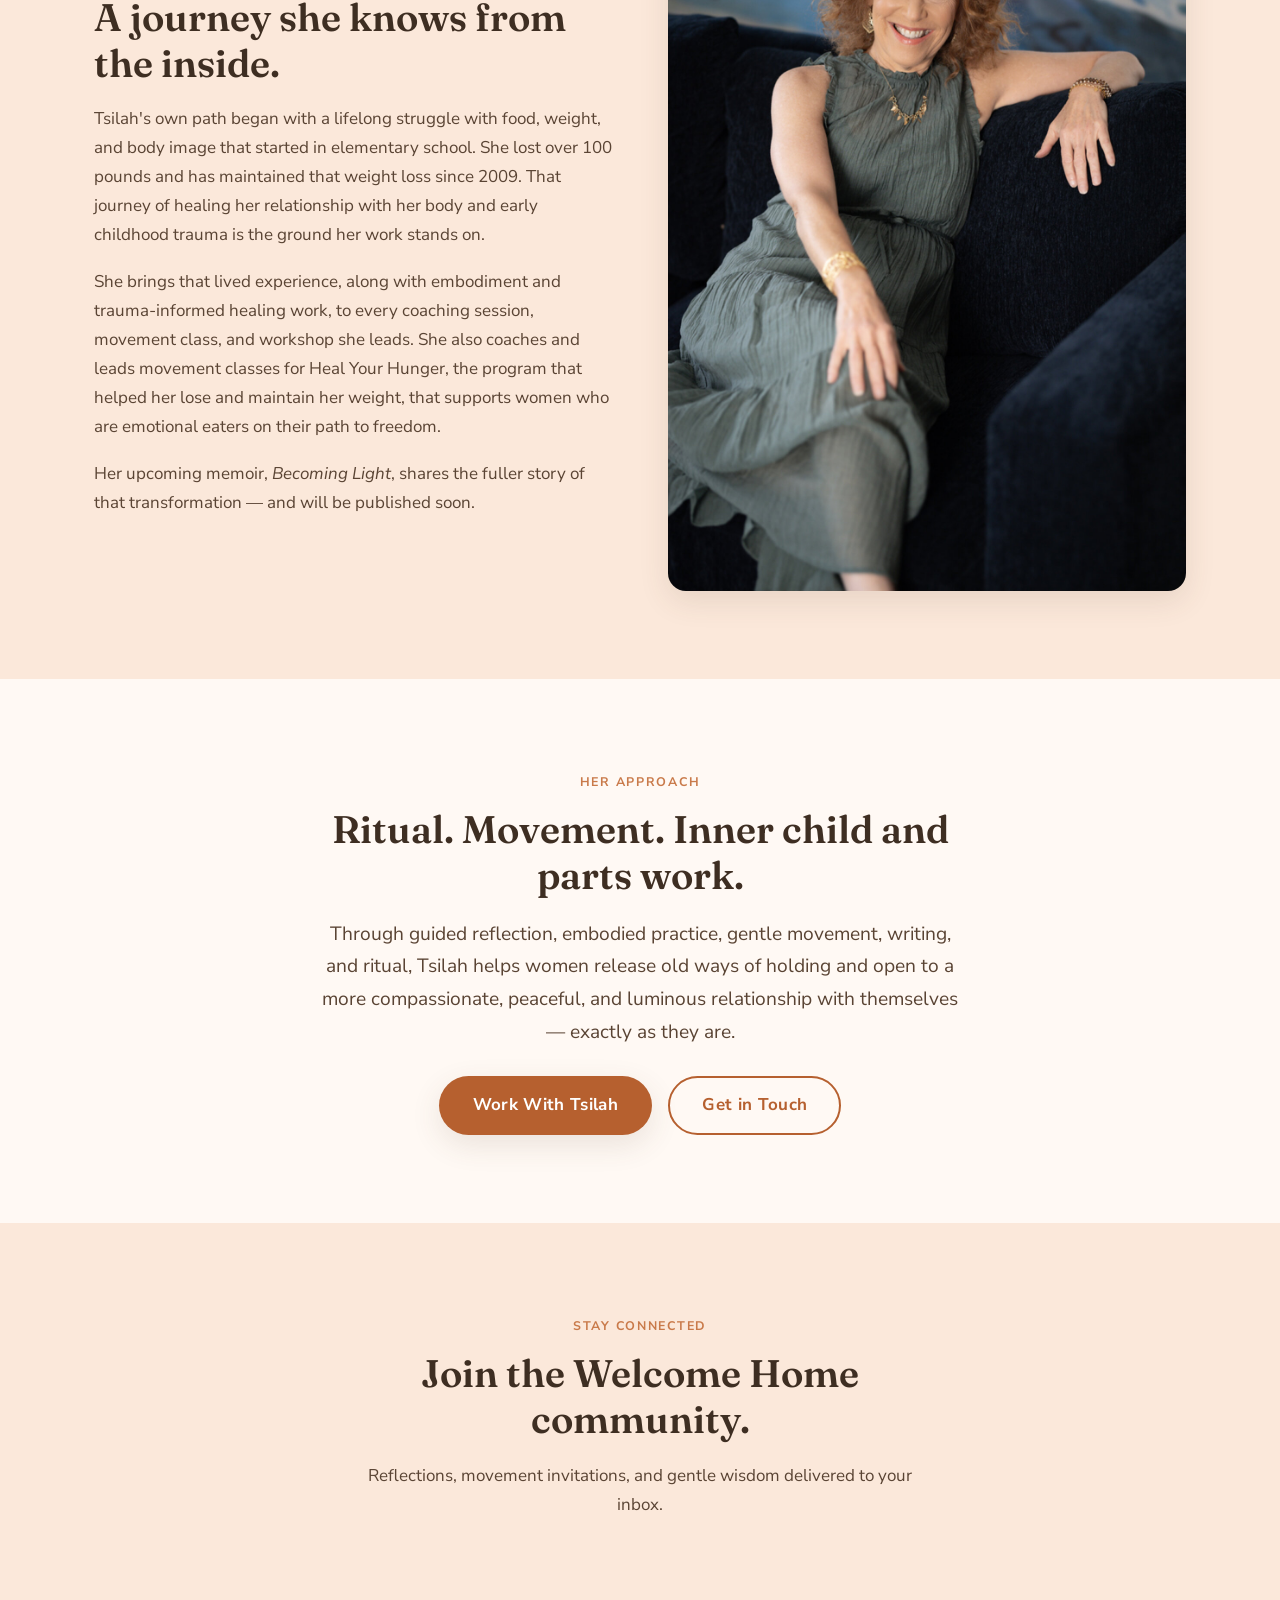
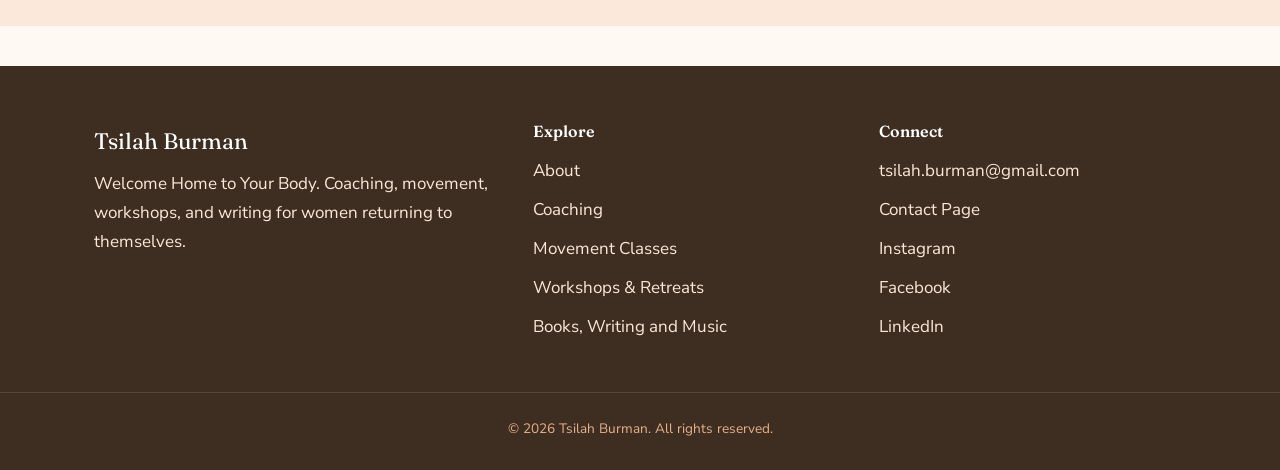
==== commit 67be98ff: "Sign-up page" ====
--- a/about.html
+++ b/about.html
@@ -83,6 +83,15 @@
   </div>
 </section>
 
+<section class="section section--peach">
+  <div class="container" style="text-align:center; max-width:600px;">
+    <span class="eyebrow">Stay Connected</span>
+    <h2>Join the Welcome Home community.</h2>
+    <p>Reflections, movement invitations, and gentle wisdom delivered to your inbox.</p>
+    <script async data-uid="1c438d5a54" src="https://tsilah-burman.kit.com/1c438d5a54/index.js"></script>
+  </div>
+</section>
+
 <footer class="site-footer">
   <div class="container footer-grid">
     <div>
